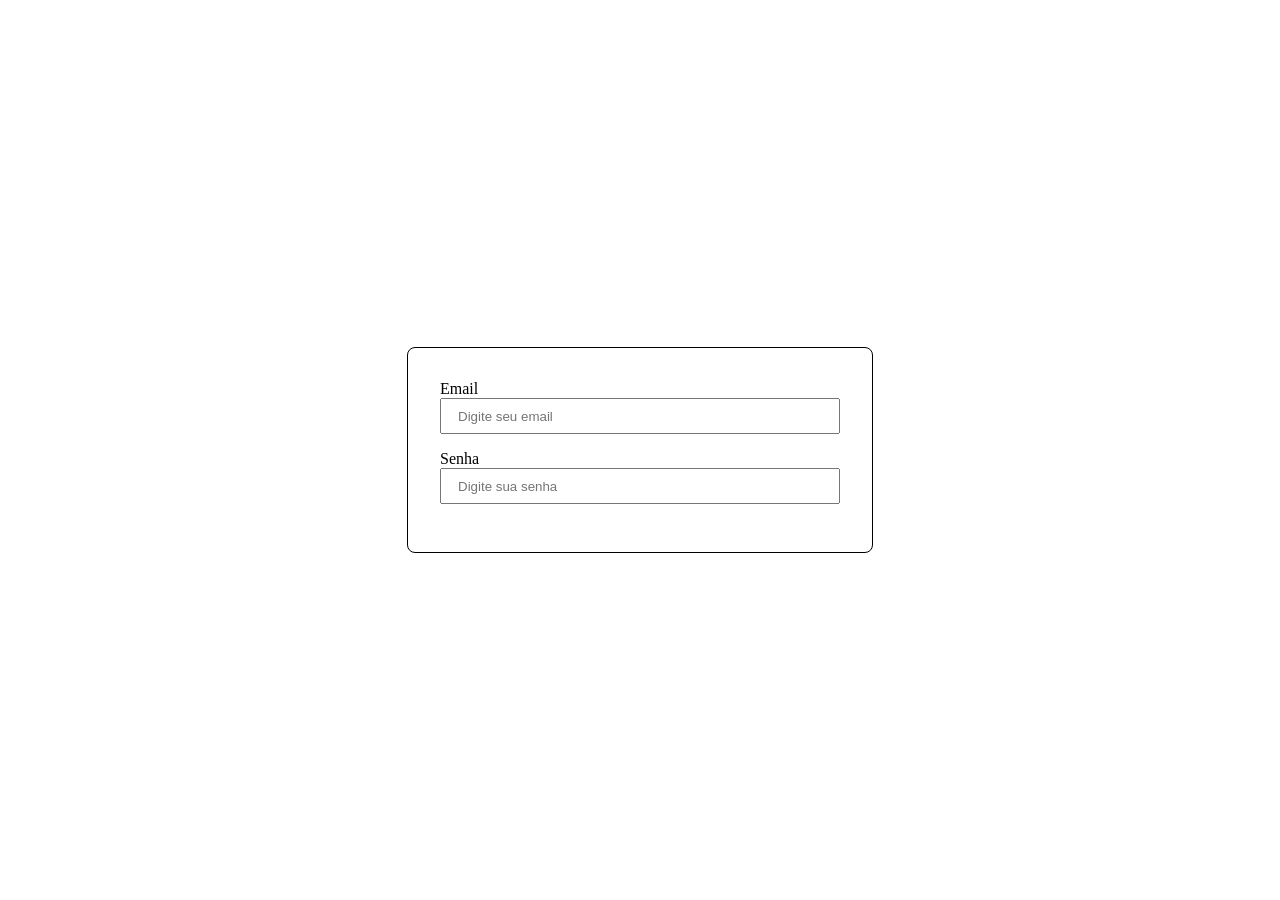
==== index.html @ 4f4d9fb3 "Initial commit" ====
<!DOCTYPE html>
<html lang="pt-br">
<head>
  <link rel="preconnect" href="https://fonts.googleapis.com">
  <link rel="preconnect" href="https://fonts.gstatic.com" crossorigin>
  
  <meta charset="UTF-8">
  <meta name="viewport" content="width=device-width, initial-scale=1.0">
  <link href="https://fonts.googleapis.com/css2?family=Montserrat:ital,wght@0,100..900;1,100..900&family=Piedra&display=swap" rel="stylesheet">
  <link rel="stylesheet" href="assets/css/index.css">
  <title>TechnoPenguin</title>
</head>
<body>
    <form action="processar.php" method="POST">
      <fieldset>
        <label for="email">Email</label>
        <input id="email" type="email" name="email" placeholder="Digite seu email">

        <label for="password">Senha</label>
        <input id="password" type="password" name="password" placeholder="Digite sua senha">
      </fieldset>
    </form>
      
    </div>
  </section>
</body>
</html>
---- assets/css/index.css ----
@import url(global.css);
@import url(style.css);
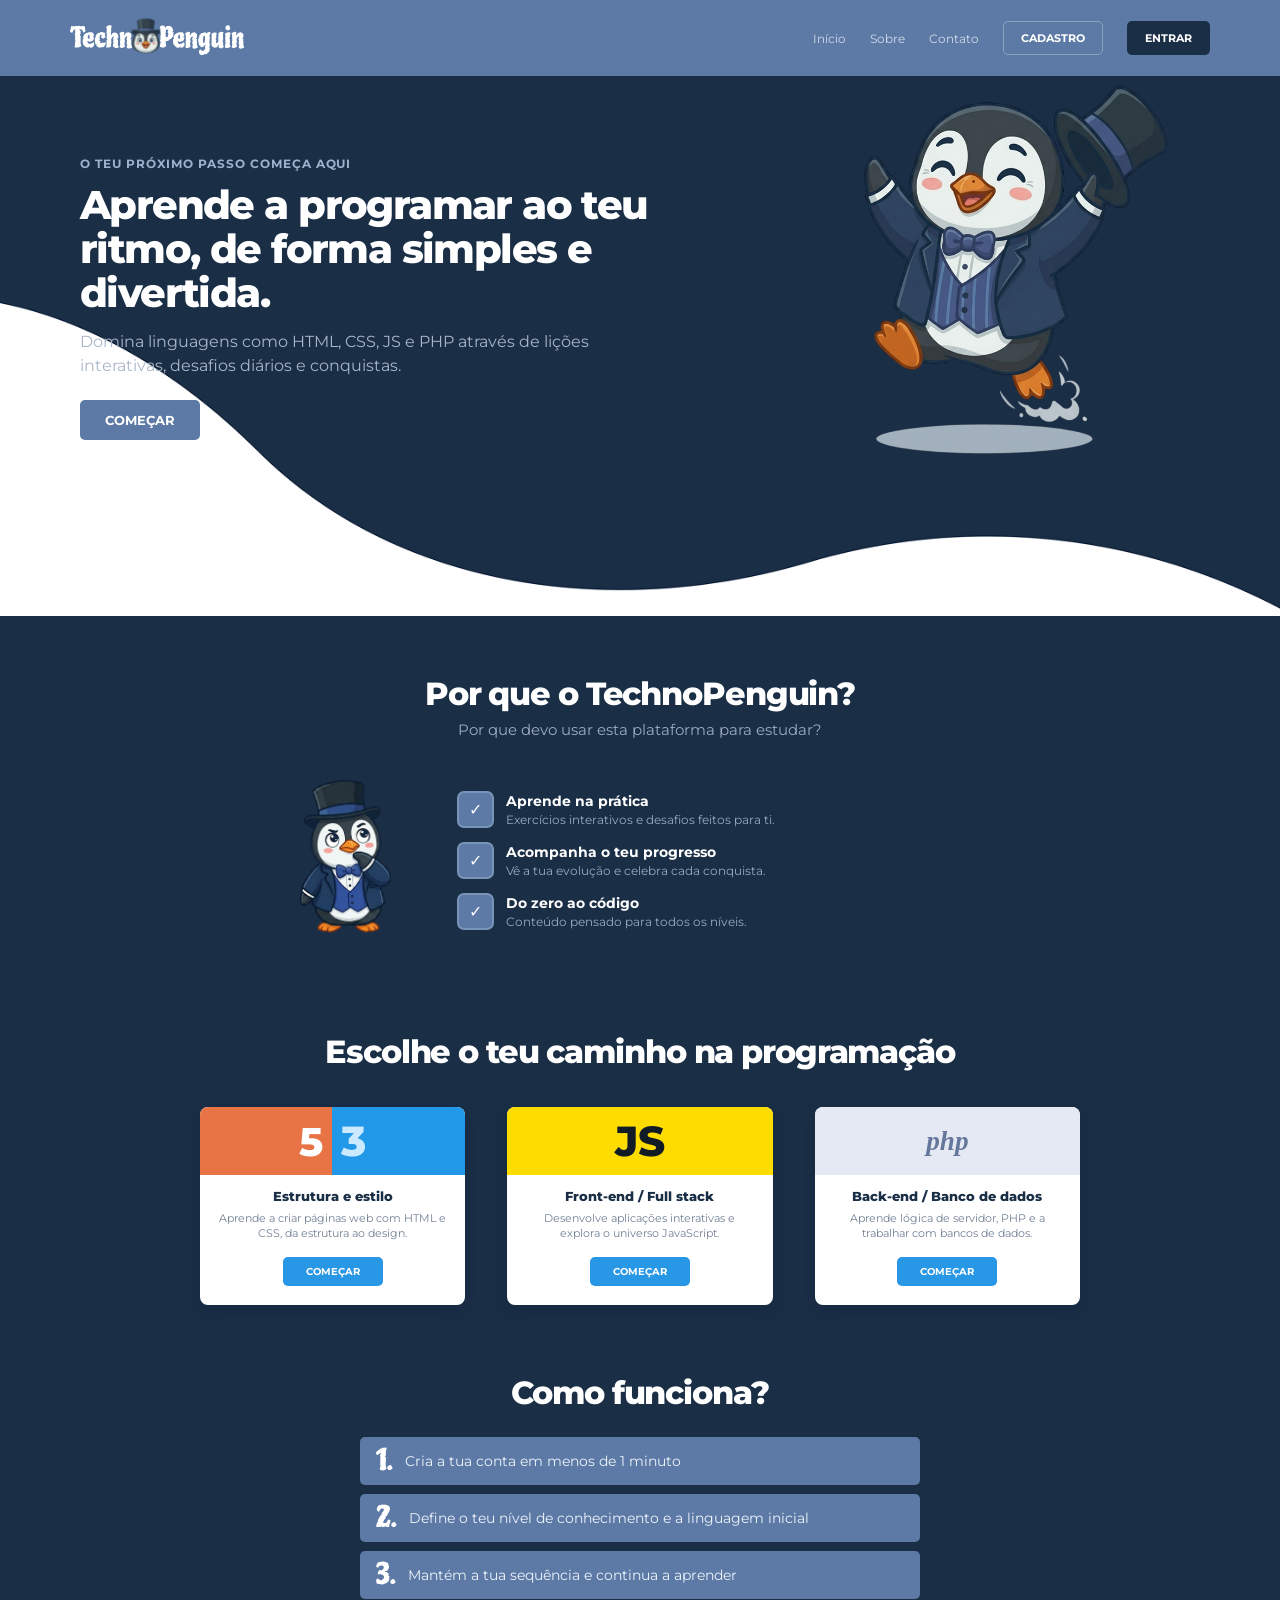
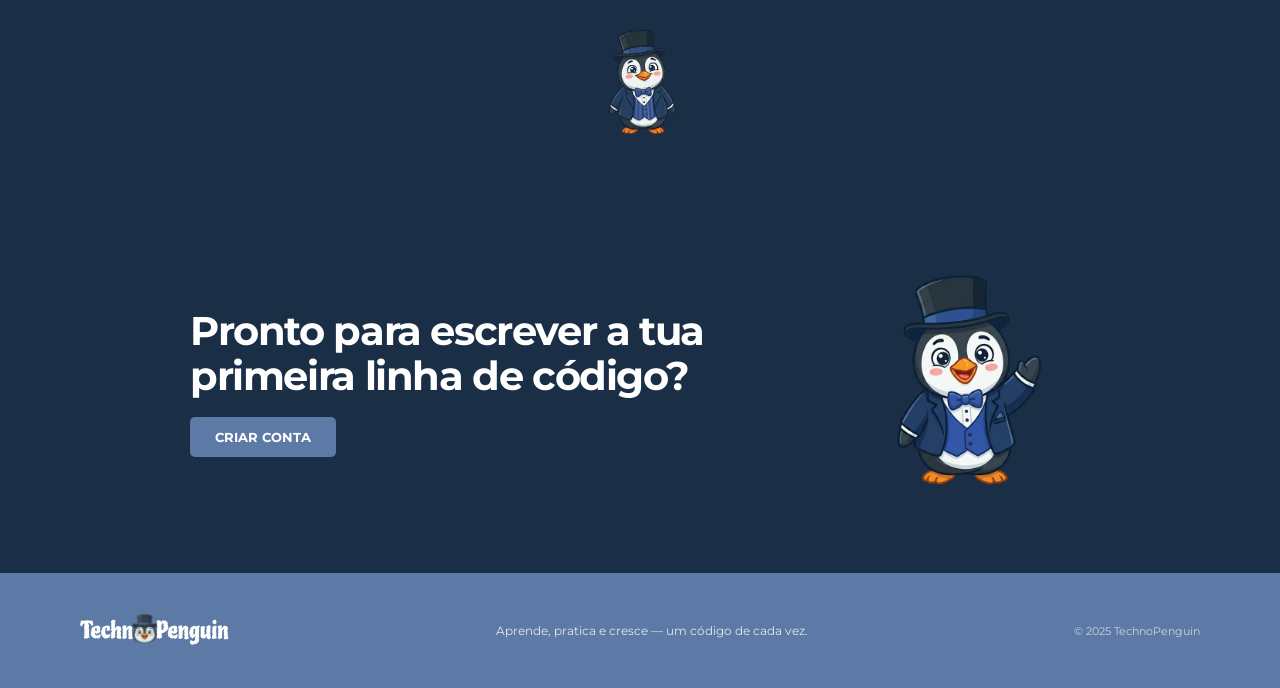
==== commit 26d12539: "Landing Page e Telas de cadastro e login" ====
--- a/index.html
+++ b/index.html
@@ -1,27 +1,93 @@
-<!DOCTYPE html>
-<html lang="pt-br">
+<!doctype html>
+<html lang="pt-BR">
 <head>
+  <meta charset="utf-8">
+  <meta name="viewport" content="width=device-width, initial-scale=1">
+  <meta name="theme-color" content="#1a2e46">
+  <meta name="description" content="Aprenda a programar ao teu ritmo, de forma simples e divertida, com o TechnoPenguin.">
+  <title>TechnoPenguin — Aprende a programar</title>
   <link rel="preconnect" href="https://fonts.googleapis.com">
   <link rel="preconnect" href="https://fonts.gstatic.com" crossorigin>
-  
-  <meta charset="UTF-8">
-  <meta name="viewport" content="width=device-width, initial-scale=1.0">
-  <link href="https://fonts.googleapis.com/css2?family=Montserrat:ital,wght@0,100..900;1,100..900&family=Piedra&display=swap" rel="stylesheet">
+  <link href="https://fonts.googleapis.com/css2?family=Montserrat:wght@400;500;600;700;800&family=Piedra&display=swap" rel="stylesheet">
   <link rel="stylesheet" href="assets/css/index.css">
-  <title>TechnoPenguin</title>
 </head>
 <body>
-    <form action="processar.php" method="POST">
-      <fieldset>
-        <label for="email">Email</label>
-        <input id="email" type="email" name="email" placeholder="Digite seu email">
+  <header class="site-header">
+    <a class="brand" href="#inicio" aria-label="TechnoPenguin — início">
+      <img src="assets/imgs/logo.svg" alt="TechnoPenguin">
+    </a>
+    <nav class="main-nav" aria-label="Navegação principal">
+      <a href="#inicio">Início</a>
+      <a href="#sobre">Sobre</a>
+      <a href="#caminhos">Contato</a>
+      <a class="button button--outline" href="login.html?modo=cadastro">Cadastro</a>
+      <a class="button button--solid" href="login.html">Entrar</a>
+    </nav>
+  </header>
 
-        <label for="password">Senha</label>
-        <input id="password" type="password" name="password" placeholder="Digite sua senha">
-      </fieldset>
-    </form>
-      
-    </div>
-  </section>
+  <main>
+    <section class="hero" id="inicio">
+      <div class="hero__inner">
+        <div class="hero__copy">
+          <p class="eyebrow">O teu próximo passo começa aqui</p>
+          <h1>Aprende a programar ao teu ritmo, de forma simples e divertida.</h1>
+          <p class="hero__text">Domina linguagens como HTML, CSS, JS e PHP através de lições interativas, desafios diários e conquistas.</p>
+          <a class="button button--primary" href="#caminhos">Começar</a>
+        </div>
+        <img class="hero__penguin" src="assets/imgs/teco-jumping.png" alt="Teco, o pinguim, saltando animado">
+      </div>
+    </section>
+
+    <section class="benefits section" id="sobre">
+      <div class="section__heading">
+        <h2>Por que o TechnoPenguin?</h2>
+        <p>Por que devo usar esta plataforma para estudar?</p>
+      </div>
+      <div class="benefits__content">
+        <img class="benefits__penguin" src="assets/imgs/teco-thinking.png" alt="Teco pensando">
+        <ul class="benefit-list">
+          <li><span class="check" aria-hidden="true">✓</span><span><strong>Aprende na prática</strong><small>Exercícios interativos e desafios feitos para ti.</small></span></li>
+          <li><span class="check" aria-hidden="true">✓</span><span><strong>Acompanha o teu progresso</strong><small>Vê a tua evolução e celebra cada conquista.</small></span></li>
+          <li><span class="check" aria-hidden="true">✓</span><span><strong>Do zero ao código</strong><small>Conteúdo pensado para todos os níveis.</small></span></li>
+        </ul>
+      </div>
+    </section>
+
+    <section class="paths section" id="caminhos">
+      <div class="section__heading"><h2>Escolhe o teu caminho na programação</h2></div>
+      <div class="path-grid">
+        <article class="path-card path-card--html">
+          <div class="path-card__icon" aria-label="HTML e CSS"><span>5</span><span>3</span></div>
+          <div class="path-card__body"><h3>Estrutura e estilo</h3><p>Aprende a criar páginas web com HTML e CSS, da estrutura ao design.</p><a class="button button--card" href="#cadastro">Começar</a></div>
+        </article>
+        <article class="path-card path-card--js">
+          <div class="path-card__icon" aria-label="JavaScript">JS</div>
+          <div class="path-card__body"><h3>Front-end / Full stack</h3><p>Desenvolve aplicações interativas e explora o universo JavaScript.</p><a class="button button--card" href="#cadastro">Começar</a></div>
+        </article>
+        <article class="path-card path-card--php">
+          <div class="path-card__icon" aria-label="PHP">php</div>
+          <div class="path-card__body"><h3>Back-end / Banco de dados</h3><p>Aprende lógica de servidor, PHP e a trabalhar com bancos de dados.</p><a class="button button--card" href="#cadastro">Começar</a></div>
+        </article>
+      </div>
+    </section>
+
+    <section class="steps section">
+      <div class="section__heading"><h2>Como funciona?</h2></div>
+      <ol class="steps__list">
+        <li><span>1.</span><p>Cria a tua conta em menos de 1 minuto</p></li>
+        <li><span>2.</span><p>Define o teu nível de conhecimento e a linguagem inicial</p></li>
+        <li><span>3.</span><p>Mantém a tua sequência e continua a aprender</p></li>
+      </ol>
+      <img class="steps__penguin" src="assets/imgs/teco-front.png" alt="Teco pronto para aprender">
+    </section>
+
+    <section class="signup-cta" id="cadastro">
+      <div class="signup-cta__inner">
+        <div><h2>Pronto para escrever a tua primeira linha de código?</h2><a class="button button--primary" href="mailto:ola@technopenguin.com">Criar conta</a></div>
+        <img src="assets/imgs/teco-waving.png" alt="Teco acenando um convite">
+      </div>
+    </section>
+  </main>
+  <footer class="site-footer"><a class="brand brand--footer" href="#inicio"><img src="assets/imgs/logo.svg" alt="TechnoPenguin"></a><p>Aprende, pratica e cresce — um código de cada vez.</p><small>© 2025 TechnoPenguin</small></footer>
 </body>
-</html>+</html>
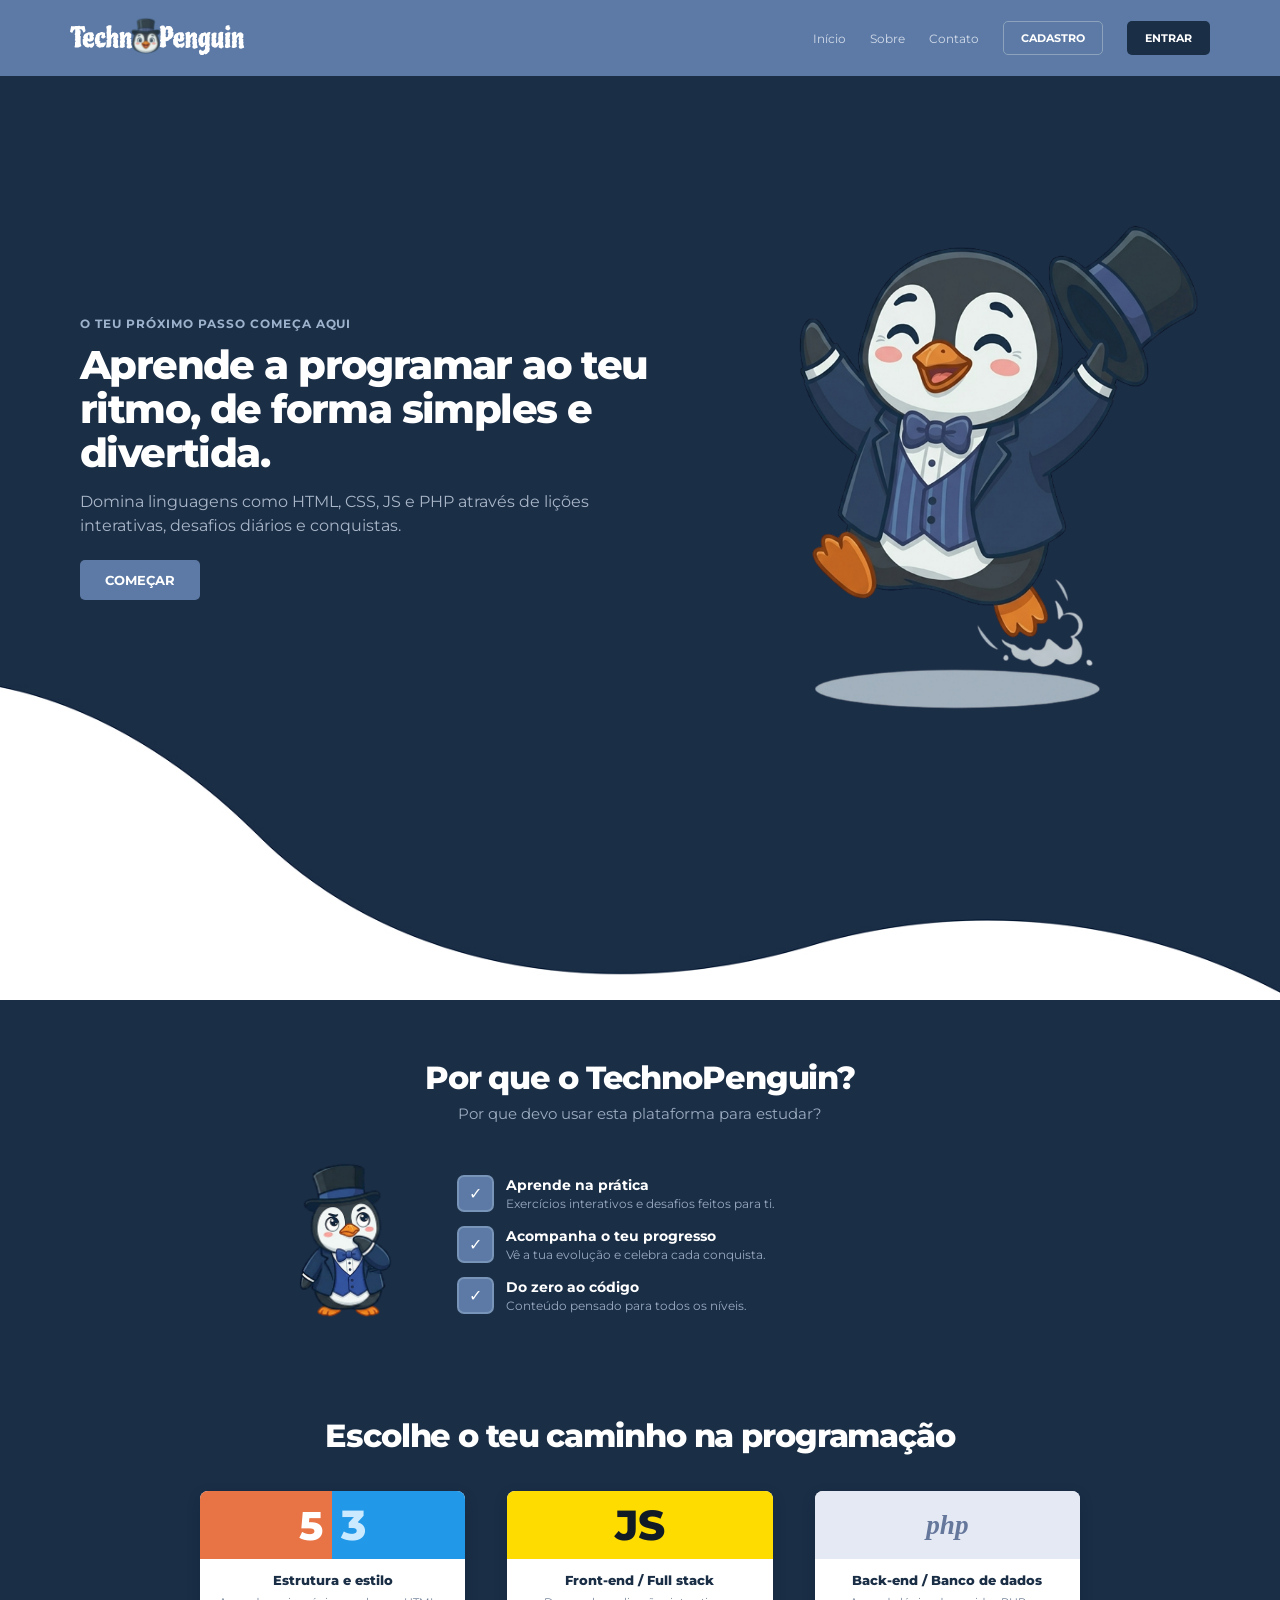
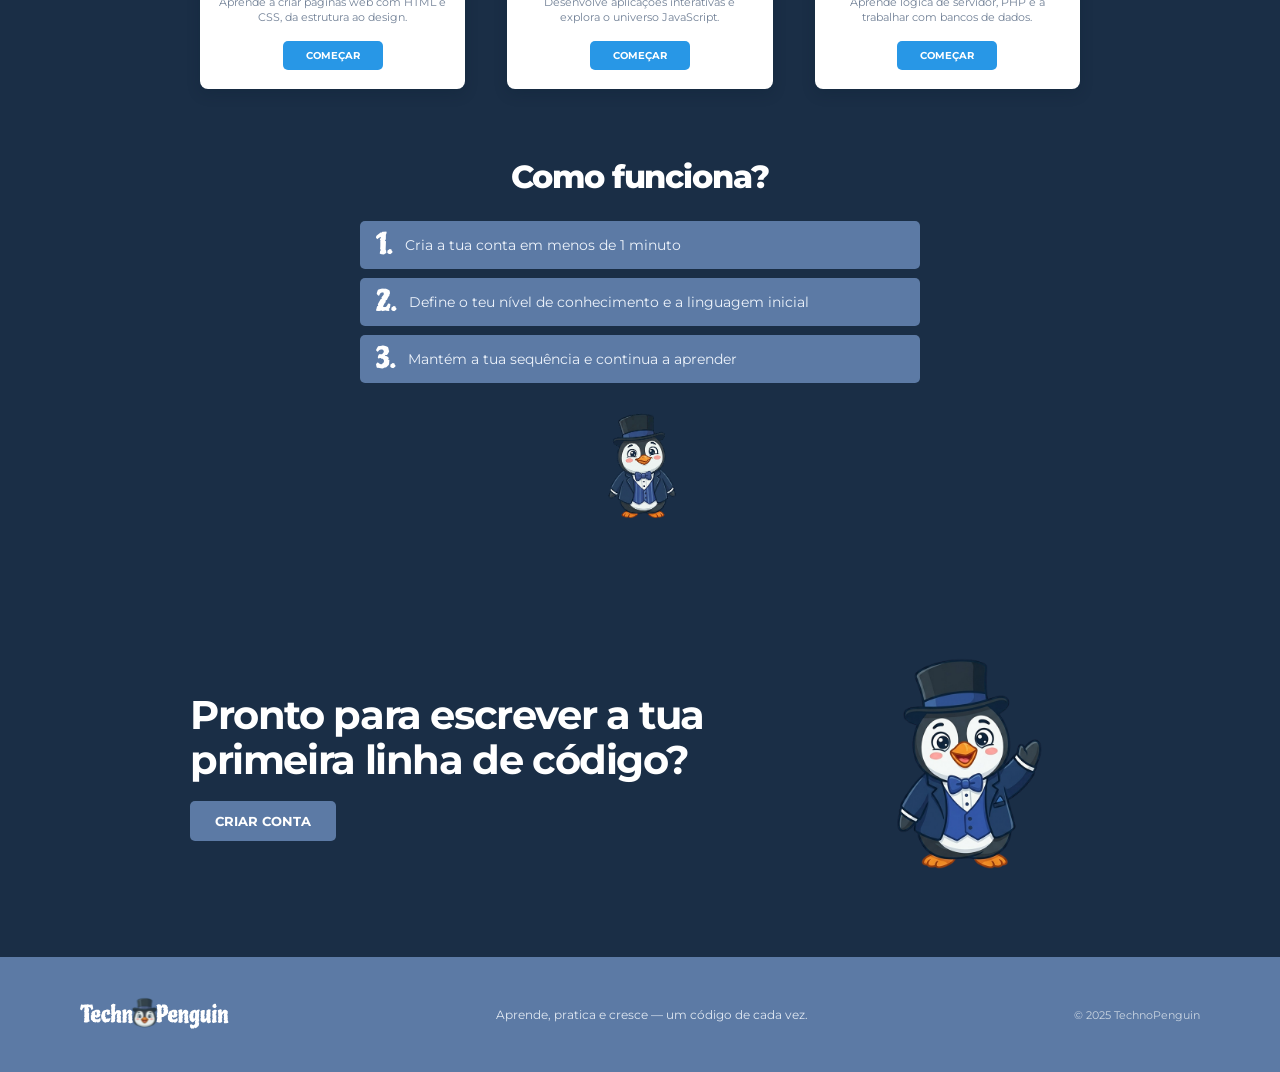
==== commit 9307358c: "Arrumando posicionamento na Landing Page" ====
--- a/index.html
+++ b/index.html
@@ -1,16 +1,20 @@
 <!doctype html>
 <html lang="pt-BR">
+
 <head>
   <meta charset="utf-8">
   <meta name="viewport" content="width=device-width, initial-scale=1">
   <meta name="theme-color" content="#1a2e46">
-  <meta name="description" content="Aprenda a programar ao teu ritmo, de forma simples e divertida, com o TechnoPenguin.">
+  <meta name="description"
+    content="Aprenda a programar ao teu ritmo, de forma simples e divertida, com o TechnoPenguin.">
   <title>TechnoPenguin — Aprende a programar</title>
   <link rel="preconnect" href="https://fonts.googleapis.com">
   <link rel="preconnect" href="https://fonts.gstatic.com" crossorigin>
-  <link href="https://fonts.googleapis.com/css2?family=Montserrat:wght@400;500;600;700;800&family=Piedra&display=swap" rel="stylesheet">
+  <link href="https://fonts.googleapis.com/css2?family=Montserrat:wght@400;500;600;700;800&family=Piedra&display=swap"
+    rel="stylesheet">
   <link rel="stylesheet" href="assets/css/index.css">
 </head>
+
 <body>
   <header class="site-header">
     <a class="brand" href="#inicio" aria-label="TechnoPenguin — início">
@@ -31,7 +35,8 @@
         <div class="hero__copy">
           <p class="eyebrow">O teu próximo passo começa aqui</p>
           <h1>Aprende a programar ao teu ritmo, de forma simples e divertida.</h1>
-          <p class="hero__text">Domina linguagens como HTML, CSS, JS e PHP através de lições interativas, desafios diários e conquistas.</p>
+          <p class="hero__text">Domina linguagens como HTML, CSS, JS e PHP através de lições interativas, desafios
+            diários e conquistas.</p>
           <a class="button button--primary" href="#caminhos">Começar</a>
         </div>
         <img class="hero__penguin" src="assets/imgs/teco-jumping.png" alt="Teco, o pinguim, saltando animado">
@@ -46,48 +51,80 @@
       <div class="benefits__content">
         <img class="benefits__penguin" src="assets/imgs/teco-thinking.png" alt="Teco pensando">
         <ul class="benefit-list">
-          <li><span class="check" aria-hidden="true">✓</span><span><strong>Aprende na prática</strong><small>Exercícios interativos e desafios feitos para ti.</small></span></li>
-          <li><span class="check" aria-hidden="true">✓</span><span><strong>Acompanha o teu progresso</strong><small>Vê a tua evolução e celebra cada conquista.</small></span></li>
-          <li><span class="check" aria-hidden="true">✓</span><span><strong>Do zero ao código</strong><small>Conteúdo pensado para todos os níveis.</small></span></li>
+          <li><span class="check" aria-hidden="true">✓</span><span><strong>Aprende na prática</strong><small>Exercícios
+                interativos e desafios feitos para ti.</small></span></li>
+          <li><span class="check" aria-hidden="true">✓</span><span><strong>Acompanha o teu progresso</strong><small>Vê a
+                tua evolução e celebra cada conquista.</small></span></li>
+          <li><span class="check" aria-hidden="true">✓</span><span><strong>Do zero ao código</strong><small>Conteúdo
+                pensado para todos os níveis.</small></span></li>
         </ul>
       </div>
     </section>
 
     <section class="paths section" id="caminhos">
-      <div class="section__heading"><h2>Escolhe o teu caminho na programação</h2></div>
+      <div class="section__heading">
+        <h2>Escolhe o teu caminho na programação</h2>
+      </div>
       <div class="path-grid">
         <article class="path-card path-card--html">
           <div class="path-card__icon" aria-label="HTML e CSS"><span>5</span><span>3</span></div>
-          <div class="path-card__body"><h3>Estrutura e estilo</h3><p>Aprende a criar páginas web com HTML e CSS, da estrutura ao design.</p><a class="button button--card" href="#cadastro">Começar</a></div>
+          <div class="path-card__body">
+            <h3>Estrutura e estilo</h3>
+            <p>Aprende a criar páginas web com HTML e CSS, da estrutura ao design.</p><a class="button button--card"
+              href="#cadastro">Começar</a>
+          </div>
         </article>
         <article class="path-card path-card--js">
           <div class="path-card__icon" aria-label="JavaScript">JS</div>
-          <div class="path-card__body"><h3>Front-end / Full stack</h3><p>Desenvolve aplicações interativas e explora o universo JavaScript.</p><a class="button button--card" href="#cadastro">Começar</a></div>
+          <div class="path-card__body">
+            <h3>Front-end / Full stack</h3>
+            <p>Desenvolve aplicações interativas e explora o universo JavaScript.</p><a class="button button--card"
+              href="#cadastro">Começar</a>
+          </div>
         </article>
         <article class="path-card path-card--php">
           <div class="path-card__icon" aria-label="PHP">php</div>
-          <div class="path-card__body"><h3>Back-end / Banco de dados</h3><p>Aprende lógica de servidor, PHP e a trabalhar com bancos de dados.</p><a class="button button--card" href="#cadastro">Começar</a></div>
+          <div class="path-card__body">
+            <h3>Back-end / Banco de dados</h3>
+            <p>Aprende lógica de servidor, PHP e a trabalhar com bancos de dados.</p><a class="button button--card"
+              href="#cadastro">Começar</a>
+          </div>
         </article>
       </div>
     </section>
 
     <section class="steps section">
-      <div class="section__heading"><h2>Como funciona?</h2></div>
+      <div class="section__heading">
+        <h2>Como funciona?</h2>
+      </div>
       <ol class="steps__list">
-        <li><span>1.</span><p>Cria a tua conta em menos de 1 minuto</p></li>
-        <li><span>2.</span><p>Define o teu nível de conhecimento e a linguagem inicial</p></li>
-        <li><span>3.</span><p>Mantém a tua sequência e continua a aprender</p></li>
+        <li><span>1.</span>
+          <p>Cria a tua conta em menos de 1 minuto</p>
+        </li>
+        <li><span>2.</span>
+          <p>Define o teu nível de conhecimento e a linguagem inicial</p>
+        </li>
+        <li><span>3.</span>
+          <p>Mantém a tua sequência e continua a aprender</p>
+        </li>
       </ol>
       <img class="steps__penguin" src="assets/imgs/teco-front.png" alt="Teco pronto para aprender">
     </section>
 
     <section class="signup-cta" id="cadastro">
       <div class="signup-cta__inner">
-        <div><h2>Pronto para escrever a tua primeira linha de código?</h2><a class="button button--primary" href="mailto:ola@technopenguin.com">Criar conta</a></div>
+        <div>
+          <h2>Pronto para escrever a tua primeira linha de código?</h2><a class="button button--primary"
+            href="mailto:ola@technopenguin.com">Criar conta</a>
+        </div>
         <img src="assets/imgs/teco-waving.png" alt="Teco acenando um convite">
       </div>
     </section>
   </main>
-  <footer class="site-footer"><a class="brand brand--footer" href="#inicio"><img src="assets/imgs/logo.svg" alt="TechnoPenguin"></a><p>Aprende, pratica e cresce — um código de cada vez.</p><small>© 2025 TechnoPenguin</small></footer>
+  <footer class="site-footer"><a class="brand brand--footer" href="#inicio"><img src="assets/imgs/logo.svg"
+        alt="TechnoPenguin"></a>
+    <p>Aprende, pratica e cresce — um código de cada vez.</p><small>© 2025 TechnoPenguin</small>
+  </footer>
 </body>
-</html>
+
+</html>
